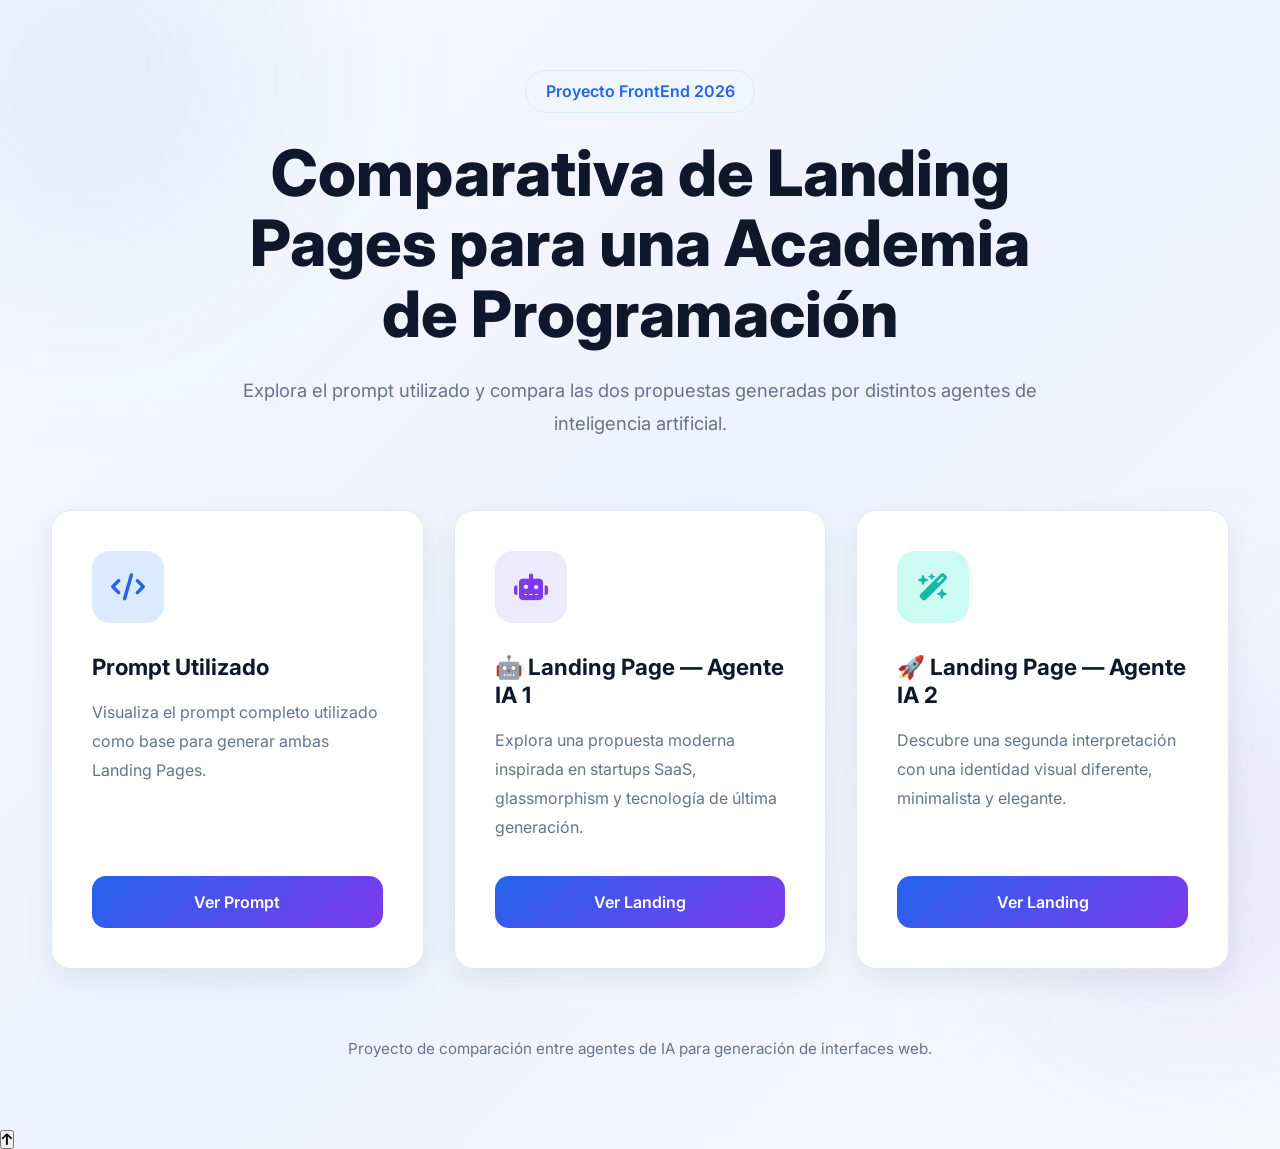
==== index.html @ 140e80d4 "Proyecto CodeMax Academy - Portada y Landing-ai-1" ====
<!DOCTYPE html>
<html lang="es">

<head>
    <meta charset="UTF-8">
    <meta name="viewport" content="width=device-width, initial-scale=1.0">
    <meta name="description"
        content="Comparativa de Landing Pages desarrolladas por diferentes agentes de Inteligencia Artificial.">

    <title>Comparativa | CodeMax Academy</title>

    <link rel="preconnect" href="https://fonts.googleapis.com">
    <link rel="preconnect" href="https://fonts.gstatic.com" crossorigin>

    <link href="https://fonts.googleapis.com/css2?family=Inter:wght@300;400;500;600;700;800&display=swap"
        rel="stylesheet">

    <link rel="stylesheet" href="css/styles.css">

    <link rel="stylesheet"
        href="https://cdnjs.cloudflare.com/ajax/libs/font-awesome/6.7.2/css/all.min.css">
</head>

<body>

    <div class="background-blur blur-1"></div>
    <div class="background-blur blur-2"></div>

    <main class="container">

        <header class="hero fade">

            <span class="badge">
                Proyecto FrontEnd 2026
            </span>

            <h1>
                Comparativa de Landing Pages para una Academia de Programación
            </h1>

            <p>
                Explora el prompt utilizado y compara las dos propuestas generadas
                por distintos agentes de inteligencia artificial.
            </p>

        </header>

        <section class="cards">

            <article class="card fade delay-1">

                <div class="icon blue">
                    <i class="fa-solid fa-code"></i>
                </div>

                <h2>
                    Prompt Utilizado
                </h2>

                <p>
                    Visualiza el prompt completo utilizado como base para generar
                    ambas Landing Pages.
                </p>

                <a href="prompt.html" class="btn">
                    Ver Prompt
                </a>

            </article>

            <article class="card fade delay-2">

                <div class="icon purple">
                    <i class="fa-solid fa-robot"></i>
                </div>

                <h2>
                    🤖 Landing Page — Agente IA 1
                </h2>

                <p>
                    Explora una propuesta moderna inspirada en startups SaaS,
                    glassmorphism y tecnología de última generación.
                </p>

                <a href="landing-ai-1.html" class="btn">
                    Ver Landing
                </a>

            </article>

            <article class="card fade delay-3">

                <div class="icon green">
                    <i class="fa-solid fa-wand-magic-sparkles"></i>
                </div>

                <h2>
                    🚀 Landing Page — Agente IA 2
                </h2>

                <p>
                    Descubre una segunda interpretación con una identidad visual
                    diferente, minimalista y elegante.
                </p>

                <a href="landing-ai-2.html" class="btn">
                    Ver Landing
                </a>

            </article>

        </section>

        <footer>

            <p>
                Proyecto de comparación entre agentes de IA para generación de
                interfaces web.
            </p>

        </footer>

    </main>

    <script src="js/app.js"></script>

</body>

</html>
---- css/styles.css ----
/* =====================================================
   CodeMax Academy - Hub
   styles.css
===================================================== */

:root{

    --bg:#f8fafc;
    --surface:#ffffff;

    --primary:#2563eb;
    --secondary:#7c3aed;
    --accent:#14b8a6;

    --text:#0f172a;
    --text-light:#64748b;

    --border:#e2e8f0;

    --shadow:
        0 10px 30px rgba(15,23,42,.08);

    --radius:20px;

    --transition:.3s ease;

    --max-width:1200px;

}

*{
    margin:0;
    padding:0;
    box-sizing:border-box;
}

html{

    scroll-behavior:smooth;

}

body{

    font-family:'Inter',sans-serif;

    background:linear-gradient(
        135deg,
        #f8fafc,
        #eef2ff,
        #f8fafc
    );

    color:var(--text);

    min-height:100vh;

    overflow-x:hidden;

}

a{

    text-decoration:none;

}

img{

    display:block;
    max-width:100%;

}

.container{

    width:min(92%,var(--max-width));

    margin:auto;

    min-height:100vh;

    display:flex;

    flex-direction:column;

    justify-content:center;

    align-items:center;

    padding:70px 0;

}

.background-blur{

    position:fixed;

    border-radius:50%;

    filter:blur(120px);

    z-index:-1;

}

.blur-1{

    width:320px;
    height:320px;

    background:#2563eb22;

    top:-80px;
    left:-80px;

}

.blur-2{

    width:320px;
    height:320px;

    background:#7c3aed22;

    bottom:-120px;
    right:-80px;

}

/*=====================
 HERO
======================*/

.hero{

    text-align:center;

    margin-bottom:70px;

    max-width:850px;

}

.badge{

    display:inline-flex;

    align-items:center;

    padding:.65rem 1.2rem;

    border-radius:999px;

    background:#eff6ff;

    color:var(--primary);

    font-weight:600;

    margin-bottom:25px;

    border:1px solid #dbeafe;

}

.hero h1{

    font-size:clamp(2.2rem,5vw,4rem);

    line-height:1.1;

    margin-bottom:25px;

    font-weight:800;

}

.hero p{

    color:var(--text-light);

    font-size:1.15rem;

    line-height:1.8;

}

/*=====================
 GRID
======================*/

.cards{

    display:grid;

    grid-template-columns:repeat(3,1fr);

    gap:30px;

    width:100%;

}

.card{

    background:var(--surface);

    border:1px solid var(--border);

    border-radius:var(--radius);

    padding:40px;

    box-shadow:var(--shadow);

    display:flex;

    flex-direction:column;

    justify-content:space-between;

    transition:var(--transition);

    min-height:390px;

}

.card:hover{

    transform:
        translateY(-10px)
        scale(1.03);

    box-shadow:
        0 25px 60px rgba(37,99,235,.15);

}

.icon{

    width:72px;
    height:72px;

    border-radius:18px;

    display:flex;

    justify-content:center;

    align-items:center;

    font-size:1.7rem;

    margin-bottom:30px;

}

.blue{

    background:#dbeafe;
    color:#2563eb;

}

.purple{

    background:#ede9fe;
    color:#7c3aed;

}

.green{

    background:#ccfbf1;
    color:#14b8a6;

}

.card h2{

    font-size:1.4rem;

    margin-bottom:18px;

}

.card p{

    color:var(--text-light);

    line-height:1.8;

    margin-bottom:35px;

    flex:1;

}

.btn{

    display:inline-flex;

    justify-content:center;

    align-items:center;

    width:100%;

    padding:16px;

    border-radius:14px;

    background:linear-gradient(
        135deg,
        var(--primary),
        var(--secondary)
    );

    color:white;

    font-weight:600;

    transition:var(--transition);

}

.btn:hover{

    filter:brightness(1.1);

    transform:translateY(-2px);

}

/*=====================
 FOOTER
======================*/

footer{

    margin-top:70px;

    text-align:center;

    color:var(--text-light);

    font-size:.95rem;

}

/*=====================
 ANIMACIONES
======================*/

.fade{

    opacity:0;

    transform:translateY(30px);

    animation:fade .8s forwards;

}

.delay-1{

    animation-delay:.2s;

}

.delay-2{

    animation-delay:.4s;

}

.delay-3{

    animation-delay:.6s;

}

@keyframes fade{

    to{

        opacity:1;

        transform:translateY(0);

    }

}

/*=====================
 TABLET
======================*/

@media(max-width:992px){

.cards{

    grid-template-columns:1fr;

    max-width:700px;

}

.card{

    min-height:unset;

}

.hero{

    margin-bottom:55px;

}

}

/*=====================
 MOBILE
======================*/

@media(max-width:600px){

.container{

    width:92%;

}

.card{

    padding:30px;

}

.hero h1{

    font-size:2.2rem;

}

.hero p{

    font-size:1rem;

}

.badge{

    font-size:.85rem;

}

}
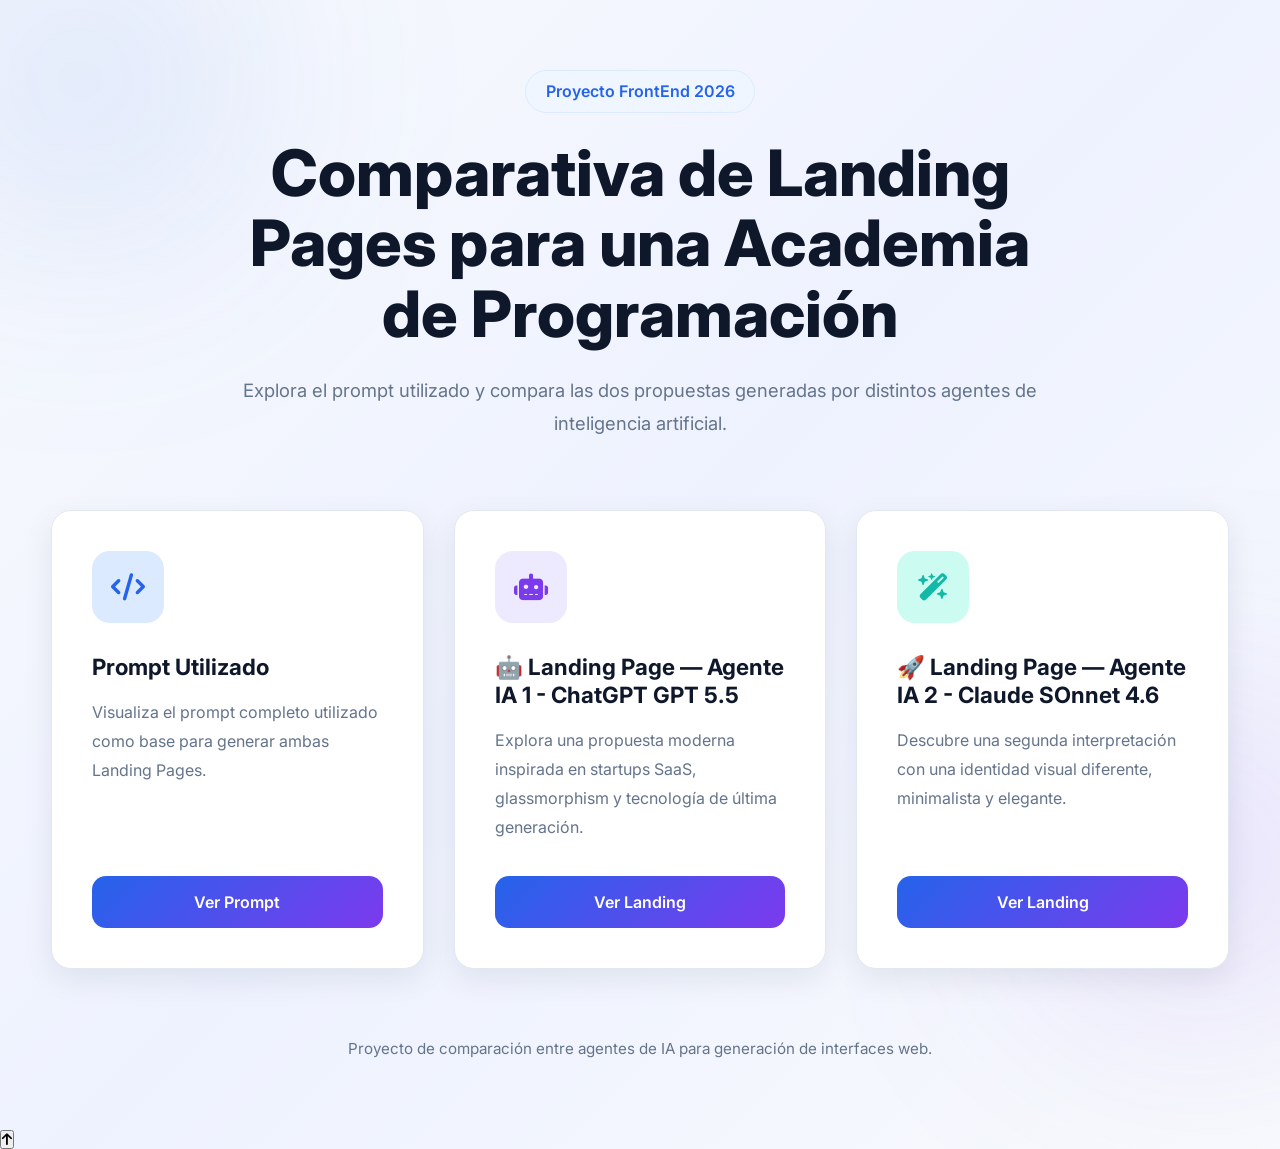
==== commit 676577db: "modifico README.md" ====
--- a/index.html
+++ b/index.html
@@ -75,7 +75,7 @@
                 </div>
 
                 <h2>
-                    🤖 Landing Page — Agente IA 1
+                    🤖 Landing Page — Agente IA 1 - ChatGPT GPT 5.5
                 </h2>
 
                 <p>
@@ -96,7 +96,7 @@
                 </div>
 
                 <h2>
-                    🚀 Landing Page — Agente IA 2
+                    🚀 Landing Page — Agente IA 2 - Claude SOnnet 4.6
                 </h2>
 
                 <p>
